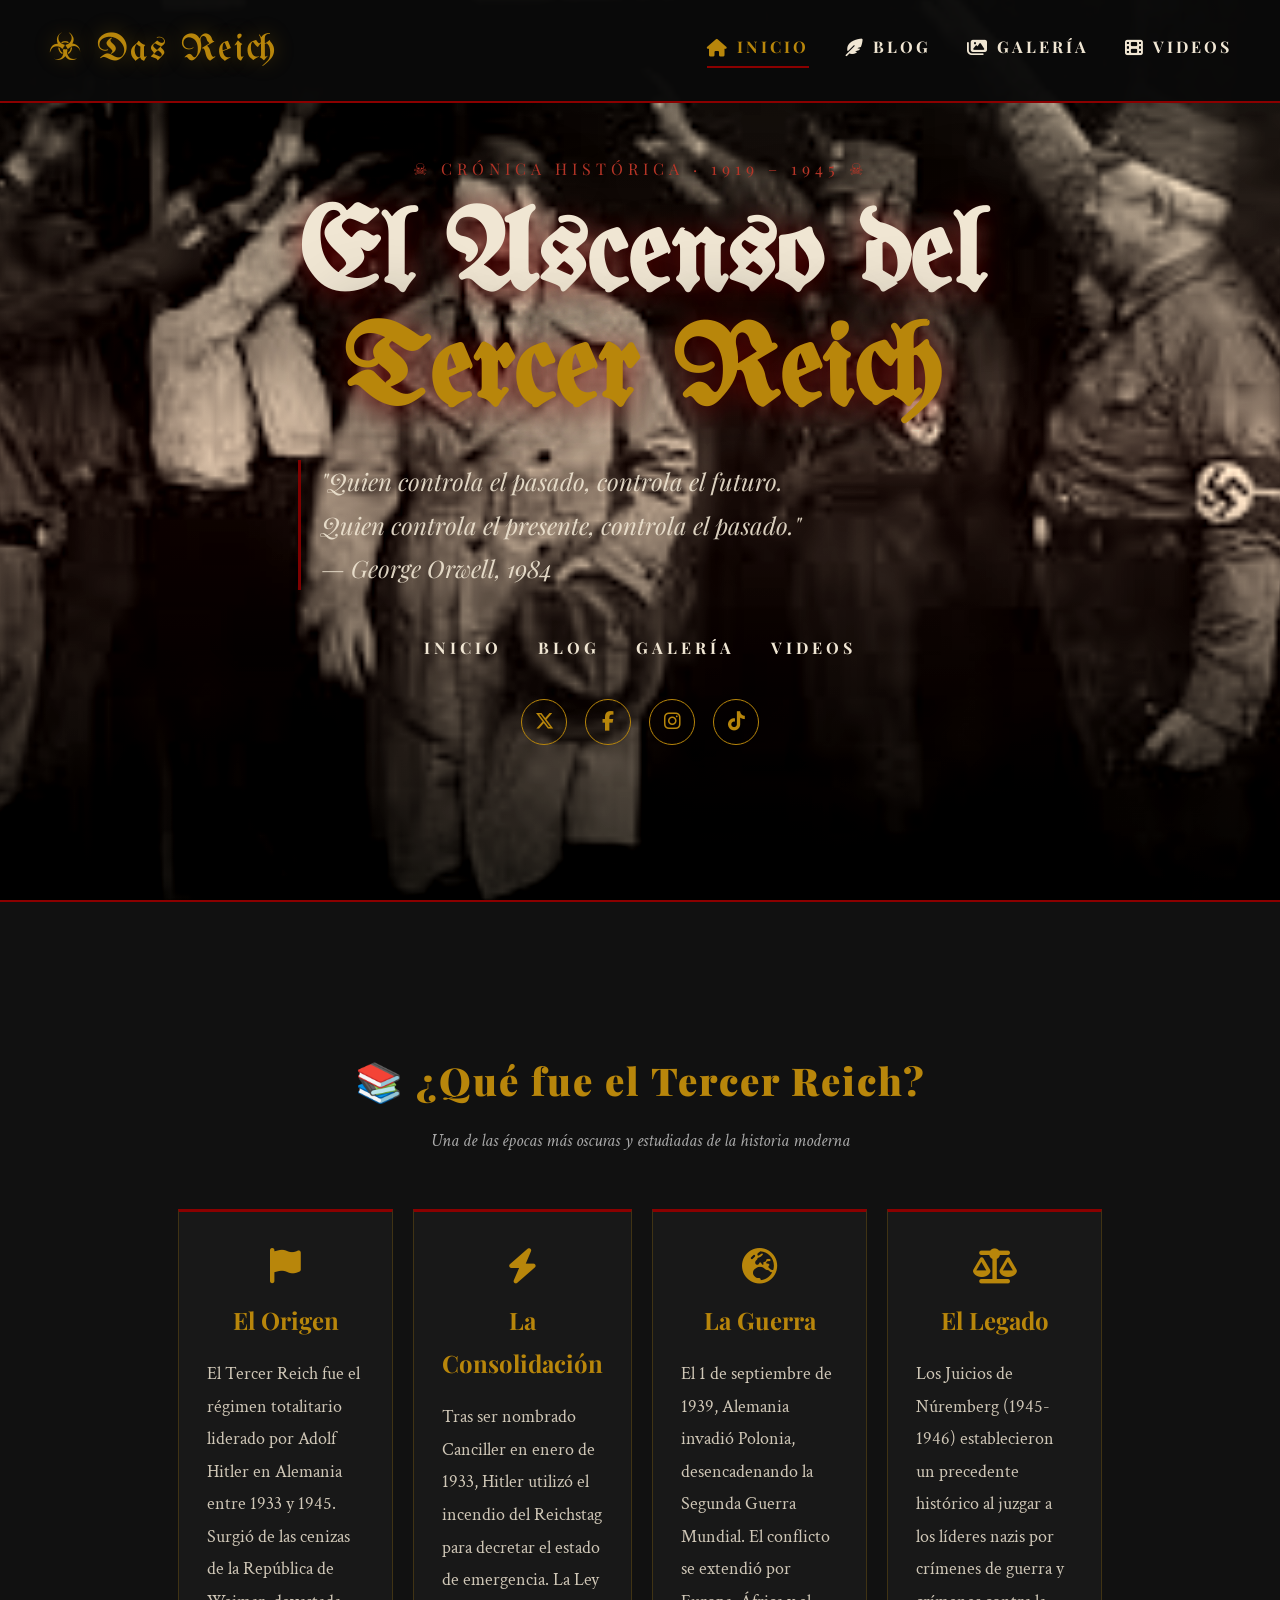
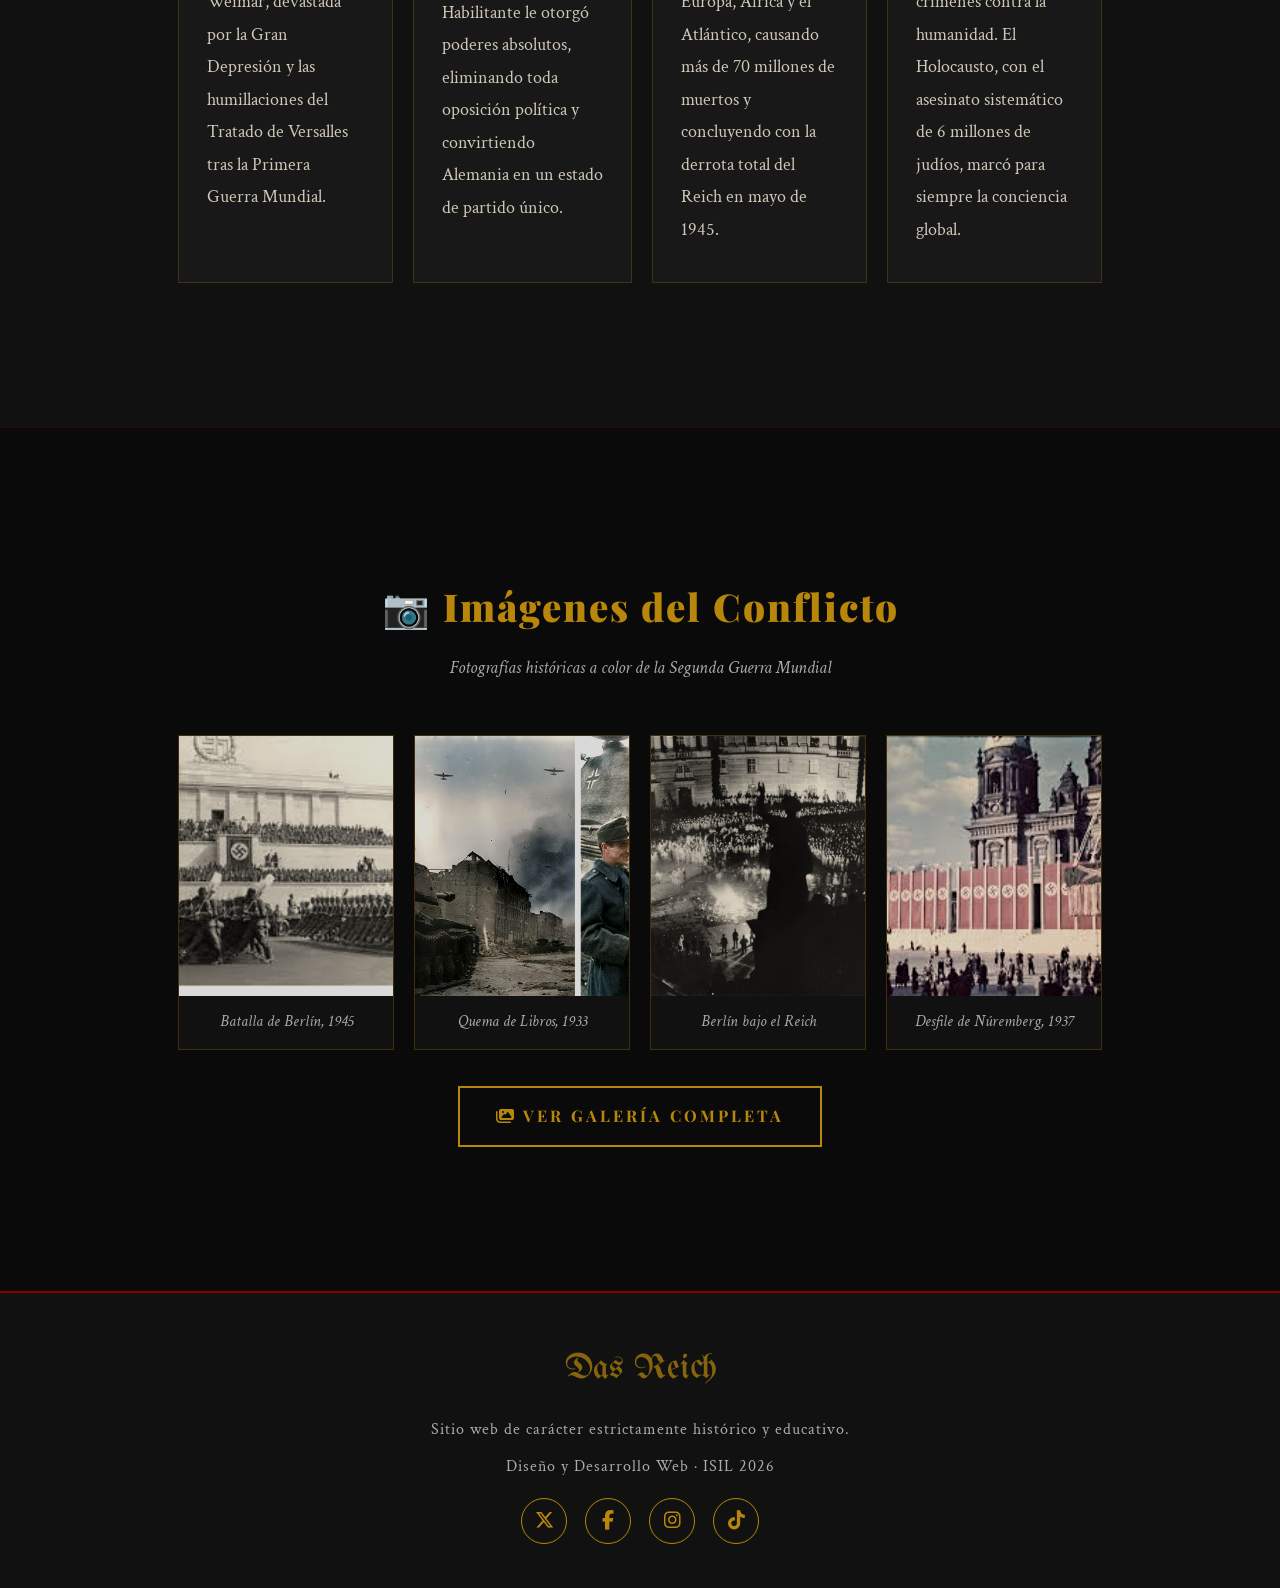
==== index.html @ 045d039f "subir pa2" ====
<!DOCTYPE html>
<html lang="es">
<head>
  <meta charset="UTF-8" />
  <meta name="viewport" content="width=device-width, initial-scale=1.0" />
  <title>El Ascenso del Tercer Reich</title>
  <link rel="icon" type="image/svg+xml" href="data:image/svg+xml,<svg xmlns='http://www.w3.org/2000/svg' viewBox='0 0 32 32'><rect width='32' height='32' fill='%238b0000'/><text y='24' x='4' font-size='22' fill='%23d4a017'>R</text></svg>" />
  <link rel="stylesheet" href="https://cdnjs.cloudflare.com/ajax/libs/font-awesome/6.5.0/css/all.min.css" />
  <link rel="stylesheet" href="css/estilo.css" />
</head>
<body>

  <!-- AUDIO oculto automático -->
  <audio id="bgAudio" loop autoplay style="display:none;">
    <source src="audio/musica.mp3" type="audio/mpeg" />
  </audio>

  <header>
    <div class="logo">&#9763; Das Reich</div>
    <nav>
      <ul>
        <li><a href="index.html" class="active"><i class="fa-solid fa-house"></i> Inicio</a></li>
        <li><a href="blog.html"><i class="fa-solid fa-feather-pointed"></i> Blog</a></li>
        <li><a href="galeria.html"><i class="fa-solid fa-images"></i> Galería</a></li>
        <li><a href="videos.html"><i class="fa-solid fa-film"></i> Videos</a></li>
      </ul>
    </nav>
  </header>

  <!-- HERO -->
  <section class="hero">
    <div class="hero-bg" style="background-image: linear-gradient(to bottom, rgba(0,0,0,0.35) 0%, rgba(139,0,0,0.15) 50%, rgba(0,0,0,0.85) 100%), url('img/portada.jpg'); background-size: cover; background-position: center;"></div>

    <div class="hero-content">
      <p class="hero-eyebrow">&#9760; Crónica Histórica · 1919 – 1945 &#9760;</p>
      <h1 class="hero-title">El Ascenso del<br /><span>Tercer Reich</span></h1>
      <blockquote class="hero-slogan">
        "Quien controla el pasado, controla el futuro.<br />Quien controla el presente, controla el pasado."
        <br /><cite>— George Orwell, 1984</cite>
      </blockquote>

      <nav class="hero-nav">
        <a href="index.html">Inicio</a>
        <a href="blog.html">Blog</a>
        <a href="galeria.html">Galería</a>
        <a href="videos.html">Videos</a>
      </nav>

      <div class="social-icons">
        <a href="https://x.com" target="_blank"><i class="fa-brands fa-x-twitter"></i></a>
        <a href="https://facebook.com" target="_blank"><i class="fa-brands fa-facebook-f"></i></a>
        <a href="https://instagram.com" target="_blank"><i class="fa-brands fa-instagram"></i></a>
        <a href="https://tiktok.com" target="_blank"><i class="fa-brands fa-tiktok"></i></a>
      </div>
    </div>
  </section>

  <!-- SECCIÓN INFORMATIVA -->
  <section class="info-section">
    <div class="container">
      <h2 class="section-heading">&#128218; ¿Qué fue el Tercer Reich?</h2>
      <p class="section-sub">Una de las épocas más oscuras y estudiadas de la historia moderna</p>

      <div class="info-grid">
        <article class="info-card">
          <i class="fa-solid fa-flag"></i>
          <h3>El Origen</h3>
          <p>El Tercer Reich fue el régimen totalitario liderado por Adolf Hitler en Alemania entre 1933 y 1945. Surgió de las cenizas de la República de Weimar, devastada por la Gran Depresión y las humillaciones del Tratado de Versalles tras la Primera Guerra Mundial.</p>
        </article>
        <article class="info-card">
          <i class="fa-solid fa-bolt"></i>
          <h3>La Consolidación</h3>
          <p>Tras ser nombrado Canciller en enero de 1933, Hitler utilizó el incendio del Reichstag para decretar el estado de emergencia. La Ley Habilitante le otorgó poderes absolutos, eliminando toda oposición política y convirtiendo Alemania en un estado de partido único.</p>
        </article>
        <article class="info-card">
          <i class="fa-solid fa-earth-europe"></i>
          <h3>La Guerra</h3>
          <p>El 1 de septiembre de 1939, Alemania invadió Polonia, desencadenando la Segunda Guerra Mundial. El conflicto se extendió por Europa, África y el Atlántico, causando más de 70 millones de muertos y concluyendo con la derrota total del Reich en mayo de 1945.</p>
        </article>
        <article class="info-card">
          <i class="fa-solid fa-scale-balanced"></i>
          <h3>El Legado</h3>
          <p>Los Juicios de Núremberg (1945-1946) establecieron un precedente histórico al juzgar a los líderes nazis por crímenes de guerra y crímenes contra la humanidad. El Holocausto, con el asesinato sistemático de 6 millones de judíos, marcó para siempre la conciencia global.</p>
        </article>
      </div>
    </div>
  </section>

  <!-- GALERÍA DEL INICIO (fotos 8-11) -->
  <section class="home-gallery-section">
    <div class="container">
      <h2 class="section-heading">&#128247; Imágenes del Conflicto</h2>
      <p class="section-sub">Fotografías históricas a color de la Segunda Guerra Mundial</p>

      <div class="home-gallery">
        <figure class="home-gallery-item">
          <img src="img/foto8.jpg" alt="Batalla de Berlín 1945" />
          <figcaption>Batalla de Berlín, 1945</figcaption>
        </figure>
        <figure class="home-gallery-item">
          <img src="img/foto9.jpg" alt="Quema de libros Berlín 1933" />
          <figcaption>Quema de Libros, 1933</figcaption>
        </figure>
        <figure class="home-gallery-item">
          <img src="img/foto10.jpg" alt="Berlín bajo el Reich" />
          <figcaption>Berlín bajo el Reich</figcaption>
        </figure>
        <figure class="home-gallery-item">
          <img src="img/foto11.jpg" alt="Desfile de Núremberg 1937" />
          <figcaption>Desfile de Núremberg, 1937</figcaption>
        </figure>
      </div>

      <div style="text-align:center; margin-top:36px;">
        <a href="galeria.html" class="btn-ver-mas"><i class="fa-solid fa-images"></i> Ver galería completa</a>
      </div>
    </div>
  </section>

  <footer>
    <div class="footer-logo">Das Reich</div>
    <p>Sitio web de carácter estrictamente histórico y educativo.</p>
    <p>Diseño y Desarrollo Web · ISIL 2026</p>
    <div class="social-icons" style="margin-top:16px;">
      <a href="https://x.com" target="_blank"><i class="fa-brands fa-x-twitter"></i></a>
      <a href="https://facebook.com" target="_blank"><i class="fa-brands fa-facebook-f"></i></a>
      <a href="https://instagram.com" target="_blank"><i class="fa-brands fa-instagram"></i></a>
      <a href="https://tiktok.com" target="_blank"><i class="fa-brands fa-tiktok"></i></a>
    </div>
  </footer>

  <script>
    var audio = document.getElementById('bgAudio');
    audio.volume = 0.3;
    audio.play().catch(function(){});
  </script>

</body>
</html>
---- css/estilo.css ----
/* ===== GOOGLE FONTS ===== */
@import url('https://fonts.googleapis.com/css2?family=UnifrakturMaguntia&family=Playfair+Display:ital,wght@0,400;0,700;0,900;1,400&family=Crimson+Text:ital,wght@0,400;0,600;1,400&display=swap');

/* ===== CSS VARIABLES ===== */
:root {
  --black:     #0a0a0a;
  --deep:      #111111;
  --red:       #8b0000;
  --red-light: #c0392b;
  --gold:      #b8860b;
  --gold-light:#d4a017;
  --cream:     #f0e6d3;
  --gray:      #aaaaaa;
  --white:     #ffffff;
  --font-display: 'UnifrakturMaguntia', cursive;
  --font-heading: 'Playfair Display', serif;
  --font-body:    'Crimson Text', serif;
}

/* ===== RESET & BASE ===== */
*, *::before, *::after { box-sizing: border-box; margin: 0; padding: 0; }

html { scroll-behavior: smooth; }

body {
  background-color: var(--black);
  color: var(--cream);
  font-family: var(--font-body);
  font-size: 20px;
  line-height: 1.8;
}

a { color: var(--gold); text-decoration: none; transition: color 0.3s; }
a:hover { color: var(--red-light); }

img { max-width: 100%; display: block; }

/* ===== HEADER / NAV ===== */
header {
  position: fixed;
  top: 0; left: 0; right: 0;
  z-index: 1000;
  background: rgba(10, 10, 10, 0.97);
  border-bottom: 2px solid var(--red);
  padding: 16px 48px;
  display: flex;
  align-items: center;
  justify-content: space-between;
}

.logo {
  font-family: var(--font-display);
  font-size: 2.4rem;
  color: var(--gold);
  letter-spacing: 2px;
  text-shadow: 0 0 20px rgba(184,134,11,0.4);
}

nav ul {
  list-style: none;
  display: flex;
  gap: 36px;
  align-items: center;
}

nav ul li a {
  font-family: var(--font-heading);
  font-size: 1rem;
  font-weight: 700;
  letter-spacing: 3px;
  text-transform: uppercase;
  color: var(--cream);
  padding-bottom: 4px;
  border-bottom: 2px solid transparent;
  transition: color 0.3s, border-color 0.3s;
  display: flex;
  align-items: center;
  gap: 7px;
}

nav ul li a:hover,
nav ul li a.active {
  color: var(--gold);
  border-bottom-color: var(--red);
}

nav ul li a i { font-size: 1.1rem; }

/* ===== HERO (INDEX) ===== */
.hero {
  position: relative;
  width: 100%;
  height: 100vh;
  display: flex;
  flex-direction: column;
  align-items: center;
  justify-content: center;
  text-align: center;
  overflow: hidden;
}

.hero-bg {
  position: absolute;
  inset: 0;
  background-size: cover !important;
  background-position: center !important;
  filter: sepia(50%) contrast(1.1);
  transform: scale(1.05);
}

.hero-content {
  position: relative;
  z-index: 2;
  max-width: 920px;
  padding: 0 24px;
}

.hero-eyebrow {
  font-family: var(--font-heading);
  font-size: 1rem;
  letter-spacing: 5px;
  text-transform: uppercase;
  color: var(--red-light);
  margin-bottom: 18px;
}

.hero-title {
  font-family: var(--font-display);
  font-size: clamp(3.5rem, 9vw, 7.5rem);
  color: var(--cream);
  line-height: 1;
  text-shadow: 0 4px 30px rgba(139,0,0,0.6), 0 0 80px rgba(0,0,0,0.8);
  margin-bottom: 28px;
}

.hero-title span { color: var(--gold); }

.hero-slogan {
  font-family: var(--font-heading);
  font-style: italic;
  font-size: clamp(1.1rem, 2.5vw, 1.5rem);
  color: var(--cream);
  opacity: 0.9;
  max-width: 700px;
  margin: 0 auto 44px;
  border-left: 3px solid var(--red);
  padding-left: 20px;
  text-align: left;
}

.hero-nav {
  display: flex;
  gap: 36px;
  justify-content: center;
  margin-bottom: 36px;
}

.hero-nav a {
  font-family: var(--font-heading);
  font-size: 1rem;
  font-weight: 700;
  letter-spacing: 4px;
  text-transform: uppercase;
  color: var(--cream);
  transition: color 0.3s;
}

.hero-nav a:hover { color: var(--gold); }

/* ===== SOCIAL ICONS ===== */
.social-icons {
  display: flex;
  gap: 18px;
  justify-content: center;
  margin-top: 8px;
}

.social-icons a {
  width: 46px; height: 46px;
  border-radius: 50%;
  border: 1.5px solid var(--gold);
  display: flex; align-items: center; justify-content: center;
  color: var(--gold);
  font-size: 1.2rem;
  transition: background 0.3s, color 0.3s, transform 0.3s;
}

.social-icons a:hover {
  background: var(--red);
  border-color: var(--red);
  color: var(--white);
  transform: translateY(-3px);
}

/* ===== AUDIO PLAYER ===== */
.audio-wrap {
  position: absolute;
  bottom: 30px;
  right: 40px;
  z-index: 10;
  display: flex;
  flex-direction: column;
  align-items: flex-end;
  gap: 6px;
}

.audio-wrap label {
  font-family: var(--font-heading);
  font-size: 0.78rem;
  letter-spacing: 2px;
  color: var(--gold);
  text-transform: uppercase;
}

.audio-wrap audio {
  width: 240px;
  height: 38px;
}

/* ===== PAGE LAYOUT (inner pages) ===== */
.page-wrap {
  padding-top: 80px;
  min-height: 100vh;
}

/* ===== BANNER IMAGE ===== */
.page-banner {
  width: 100%;
  height: 360px;
  object-fit: cover;
  filter: sepia(50%) contrast(1.1) brightness(0.75);
  display: block;
}

/* ===== SECTION CONTAINER ===== */
.container {
  max-width: 980px;
  margin: 0 auto;
  padding: 64px 28px;
}

/* ===== BLOG ===== */
.blog-header {
  display: flex;
  align-items: flex-start;
  justify-content: space-between;
  margin-bottom: 28px;
  flex-wrap: wrap;
  gap: 20px;
}

.blog-title-wrap h2 {
  font-family: var(--font-heading);
  font-size: 2.4rem;
  font-weight: 900;
  color: var(--gold);
  margin-bottom: 6px;
}

.blog-title-wrap .date {
  font-size: 1rem;
  color: var(--gray);
  letter-spacing: 2px;
}

.author-card {
  display: flex;
  flex-direction: column;
  align-items: center;
  gap: 8px;
  text-align: center;
}

.author-card img {
  width: 80px; height: 80px;
  border-radius: 50%;
  object-fit: cover;
  border: 2px solid var(--gold);
}

.author-card span {
  font-size: 0.9rem;
  color: var(--gray);
  letter-spacing: 1px;
}

/* Blog article */
.blog-article {
  line-height: 1.95;
  color: var(--cream);
  font-size: 1.1rem;
}

.blog-article p { margin-bottom: 24px; text-align: justify; }

.blog-article .float-img {
  float: left;
  width: 260px;
  margin: 0 32px 20px 0;
  border: 1px solid var(--gold);
  filter: sepia(40%) contrast(1.1);
}

.blog-article .float-img figcaption {
  font-size: 0.88rem;
  color: var(--gray);
  text-align: center;
  padding: 8px;
  font-style: italic;
}

.clearfix::after { content: ''; display: table; clear: both; }

.divider {
  border: none;
  border-top: 1px solid var(--red);
  margin: 48px 0;
  opacity: 0.4;
}

.social-section {
  text-align: center;
  padding: 40px 0 20px;
}

.social-section p {
  font-family: var(--font-heading);
  font-size: 1rem;
  letter-spacing: 3px;
  text-transform: uppercase;
  color: var(--gray);
  margin-bottom: 18px;
}

/* ===== GALLERY ===== */
.gallery-grid {
  display: flex;
  flex-wrap: wrap;
  gap: 22px;
  justify-content: center;
}

.gallery-item {
  flex: 1 1 270px;
  max-width: 310px;
  position: relative;
  overflow: hidden;
  border: 1px solid rgba(184,134,11,0.3);
}

.gallery-item img {
  width: 100%;
  height: 230px;
  object-fit: cover;
  filter: sepia(50%) contrast(1.1) brightness(0.8);
  transition: filter 0.5s ease, transform 0.5s ease;
  display: block;
}

.gallery-item:hover img {
  filter: sepia(0%) contrast(1.2) brightness(1);
  transform: scale(1.06);
}

.gallery-item figcaption {
  text-align: center;
  padding: 12px 8px;
  font-style: italic;
  font-size: 1rem;
  color: var(--gray);
  background: var(--deep);
}

/* Section headings */
.section-heading {
  font-family: var(--font-heading);
  font-size: 2.4rem;
  font-weight: 900;
  color: var(--gold);
  text-align: center;
  margin-bottom: 10px;
  letter-spacing: 2px;
}

.section-sub {
  text-align: center;
  color: var(--gray);
  font-style: italic;
  margin-bottom: 52px;
  font-size: 1.1rem;
}

/* ===== VIDEOS ===== */
.videos-grid {
  display: flex;
  flex-direction: column;
  gap: 60px;
}

.video-block h3 {
  font-family: var(--font-heading);
  font-size: 1.7rem;
  color: var(--gold);
  margin-bottom: 14px;
  border-left: 4px solid var(--red);
  padding-left: 16px;
}

.video-block p {
  color: var(--cream);
  opacity: 0.85;
  margin-bottom: 18px;
  text-align: justify;
  font-size: 1.05rem;
}

.video-responsive {
  position: relative;
  padding-bottom: 56.25%;
  height: 0;
  overflow: hidden;
  border: 1px solid rgba(184,134,11,0.25);
}

.video-responsive iframe,
.video-responsive video {
  position: absolute;
  top: 0; left: 0;
  width: 100%; height: 100%;
  border: none;
}

/* ===== FOOTER ===== */
footer {
  background: var(--deep);
  border-top: 2px solid var(--red);
  padding: 44px 28px;
  text-align: center;
}

footer .footer-logo {
  font-family: var(--font-display);
  font-size: 2.2rem;
  color: var(--gold);
  margin-bottom: 16px;
  opacity: 0.7;
}

footer p {
  font-size: 1rem;
  color: var(--gray);
  letter-spacing: 1px;
  margin-bottom: 8px;
}

/* ===== SECCIÓN INFO (INICIO) ===== */
.info-section {
  background: var(--deep);
  border-top: 2px solid var(--red);
  padding: 80px 0;
}

.info-grid {
  display: flex;
  flex-wrap: nowrap;
  gap: 24px;
  justify-content: center;
  margin-top: 20px;
}

.info-card {
  flex: 1 1 0;
  max-width: 280px;
  background: rgba(255,255,255,0.03);
  border: 1px solid rgba(184,134,11,0.25);
  border-top: 3px solid var(--red);
  padding: 32px 24px;
  text-align: center;
  transition: transform 0.3s, border-color 0.3s;
}

.info-card:hover {
  transform: translateY(-6px);
  border-color: var(--gold);
}

.info-card i {
  font-size: 2.2rem;
  color: var(--gold);
  margin-bottom: 16px;
  display: block;
}

.info-card h3 {
  font-family: var(--font-heading);
  font-size: 1.3rem;
  color: var(--gold);
  margin-bottom: 12px;
}

.info-card p {
  font-size: 0.98rem;
  color: var(--cream);
  opacity: 0.85;
  line-height: 1.75;
  text-align: justify;
}

/* ===== GALERÍA DEL INICIO ===== */
.home-gallery-section {
  background: var(--black);
  padding: 80px 0;
  border-top: 1px solid rgba(139,0,0,0.3);
}

.home-gallery {
  display: flex;
  flex-wrap: nowrap;
  gap: 20px;
  justify-content: center;
}

.home-gallery-item {
  flex: 1 1 0;
  max-width: 320px;
  overflow: hidden;
  border: 1px solid rgba(184,134,11,0.3);
  position: relative;
}

.home-gallery-item img {
  width: 100%;
  height: 260px;
  object-fit: cover;
  display: block;
  filter: sepia(30%) contrast(1.1) brightness(0.85);
  transition: filter 0.5s, transform 0.5s;
}

.home-gallery-item:hover img {
  filter: sepia(0%) contrast(1.2) brightness(1);
  transform: scale(1.05);
}

.home-gallery-item figcaption {
  background: var(--deep);
  color: var(--gray);
  text-align: center;
  padding: 12px;
  font-style: italic;
  font-size: 1rem;
}

/* ===== BOTÓN VER MÁS ===== */
.btn-ver-mas {
  display: inline-block;
  padding: 14px 36px;
  border: 2px solid var(--gold);
  color: var(--gold);
  font-family: var(--font-heading);
  font-size: 1rem;
  font-weight: 700;
  letter-spacing: 3px;
  text-transform: uppercase;
  transition: background 0.3s, color 0.3s;
}

.btn-ver-mas:hover {
  background: var(--red);
  border-color: var(--red);
  color: var(--white);
}

/* ===== BLOG LETRA GRANDE ===== */
.blog-large p {
  font-size: 1.25rem;
  line-height: 2;
  margin-bottom: 28px;
}

/* ===== GALERÍA FULL WIDTH ===== */
.gallery-grid {
  display: grid;
  grid-template-columns: repeat(3, 1fr);
  gap: 0;
  width: 100%;
}

.gallery-item {
  flex: unset;
  max-width: unset;
  border: 2px solid var(--black);
  cursor: pointer;
  margin: 0;
}

.gallery-item img {
  width: 100%;
  height: 280px;
  object-fit: cover;
  filter: sepia(40%) contrast(1.1) brightness(0.85);
  transition: filter 0.4s, transform 0.4s;
  display: block;
}

.gallery-item:hover img {
  filter: sepia(0%) contrast(1.2) brightness(1.05);
  transform: scale(1.04);
}

.gallery-item figcaption {
  background: rgba(10,10,10,0.92);
  color: var(--gold);
  font-size: 1rem;
  padding: 10px;
  text-align: center;
  font-style: italic;
}

/* ===== MODAL ===== */
.modal {
  display: none;
  position: fixed;
  inset: 0;
  background: rgba(0,0,0,0.88);
  z-index: 9999;
  align-items: center;
  justify-content: center;
  padding: 20px;
}

.modal-box {
  background: #111;
  border: 1px solid var(--gold);
  max-width: 860px;
  width: 100%;
  position: relative;
  display: flex;
  flex-direction: column;
  overflow: hidden;
}

.modal-box img {
  width: 100%;
  max-height: 480px;
  object-fit: cover;
  display: block;
}

.modal-info {
  padding: 28px 32px;
}

.modal-info h3 {
  font-family: var(--font-heading);
  font-size: 1.6rem;
  color: var(--gold);
  margin-bottom: 12px;
  border-left: 4px solid var(--red);
  padding-left: 14px;
}

.modal-info p {
  font-size: 1.1rem;
  color: var(--cream);
  line-height: 1.85;
  opacity: 0.9;
}

.modal-close {
  position: absolute;
  top: 14px;
  right: 16px;
  background: var(--red);
  color: white;
  border: none;
  width: 36px;
  height: 36px;
  border-radius: 50%;
  font-size: 1.1rem;
  cursor: pointer;
  z-index: 10;
  display: flex;
  align-items: center;
  justify-content: center;
  transition: background 0.3s;
}

.modal-close:hover { background: var(--red-light); }

/* ===== FIXES GENERALES ===== */

/* Ocultar player de audio completamente */
audio { display: none !important; }

/* Info cards más anchas y texto más grande */
.info-grid {
  display: flex !important;
  flex-wrap: nowrap !important;
  gap: 20px !important;
  justify-content: stretch !important;
  width: 100%;
}

.info-card {
  flex: 1 1 0 !important;
  max-width: none !important;
  padding: 36px 28px !important;
}

.info-card h3 {
  font-size: 1.5rem !important;
  margin-bottom: 16px !important;
}

.info-card p {
  font-size: 1.1rem !important;
  line-height: 1.85 !important;
  text-align: left !important;
}

/* Blog texto más grande y legible */
.blog-article p,
.blog-large p {
  font-size: 1.3rem !important;
  line-height: 2.1 !important;
  margin-bottom: 30px !important;
  text-align: justify !important;
}

/* Galería: llenar todo el espacio negro */
.gallery-grid {
  display: grid !important;
  grid-template-columns: repeat(3, 1fr) !important;
  grid-auto-rows: 300px !important;
  gap: 6px !important;
  width: 100% !important;
  background: var(--black);
}

.gallery-item {
  width: 100% !important;
  height: 300px !important;
  overflow: hidden !important;
  cursor: pointer !important;
  border: none !important;
  margin: 0 !important;
  position: relative !important;
}

.gallery-item img {
  width: 100% !important;
  height: 100% !important;
  object-fit: cover !important;
  filter: sepia(40%) brightness(0.85) !important;
  transition: filter 0.4s, transform 0.4s !important;
}

.gallery-item:hover img {
  filter: sepia(0%) brightness(1.05) !important;
  transform: scale(1.05) !important;
}

.gallery-item figcaption {
  position: absolute !important;
  bottom: 0 !important;
  left: 0 !important;
  right: 0 !important;
  background: rgba(0,0,0,0.7) !important;
  color: var(--gold) !important;
  font-size: 1rem !important;
  padding: 10px !important;
  text-align: center !important;
}

/* Modal mejorado */
.modal {
  display: none;
  position: fixed;
  inset: 0;
  background: rgba(0,0,0,0.92);
  z-index: 9999;
  align-items: center;
  justify-content: center;
  padding: 30px;
}

.modal-box {
  background: #0f0f0f;
  border: 1px solid var(--gold);
  max-width: 900px;
  width: 100%;
  max-height: 90vh;
  overflow-y: auto;
  position: relative;
  display: grid;
  grid-template-columns: 1fr 1fr;
}

.modal-box img {
  width: 100%;
  height: 100%;
  min-height: 400px;
  object-fit: cover;
  display: block;
}

.modal-info {
  padding: 40px 36px;
  display: flex;
  flex-direction: column;
  justify-content: center;
}

.modal-info h3 {
  font-family: var(--font-heading) !important;
  font-size: 1.8rem !important;
  color: var(--gold) !important;
  margin-bottom: 20px !important;
  border-left: 4px solid var(--red) !important;
  padding-left: 16px !important;
}

.modal-info p {
  font-size: 1.15rem !important;
  color: var(--cream) !important;
  line-height: 1.9 !important;
  text-align: left !important;
}

.modal-close {
  position: absolute;
  top: 14px;
  right: 16px;
  background: var(--red);
  color: white;
  border: none;
  width: 38px;
  height: 38px;
  border-radius: 50%;
  font-size: 1.1rem;
  cursor: pointer;
  z-index: 10;
  display: flex;
  align-items: center;
  justify-content: center;
  transition: background 0.3s;
}
.modal-close:hover { background: var(--red-light); }
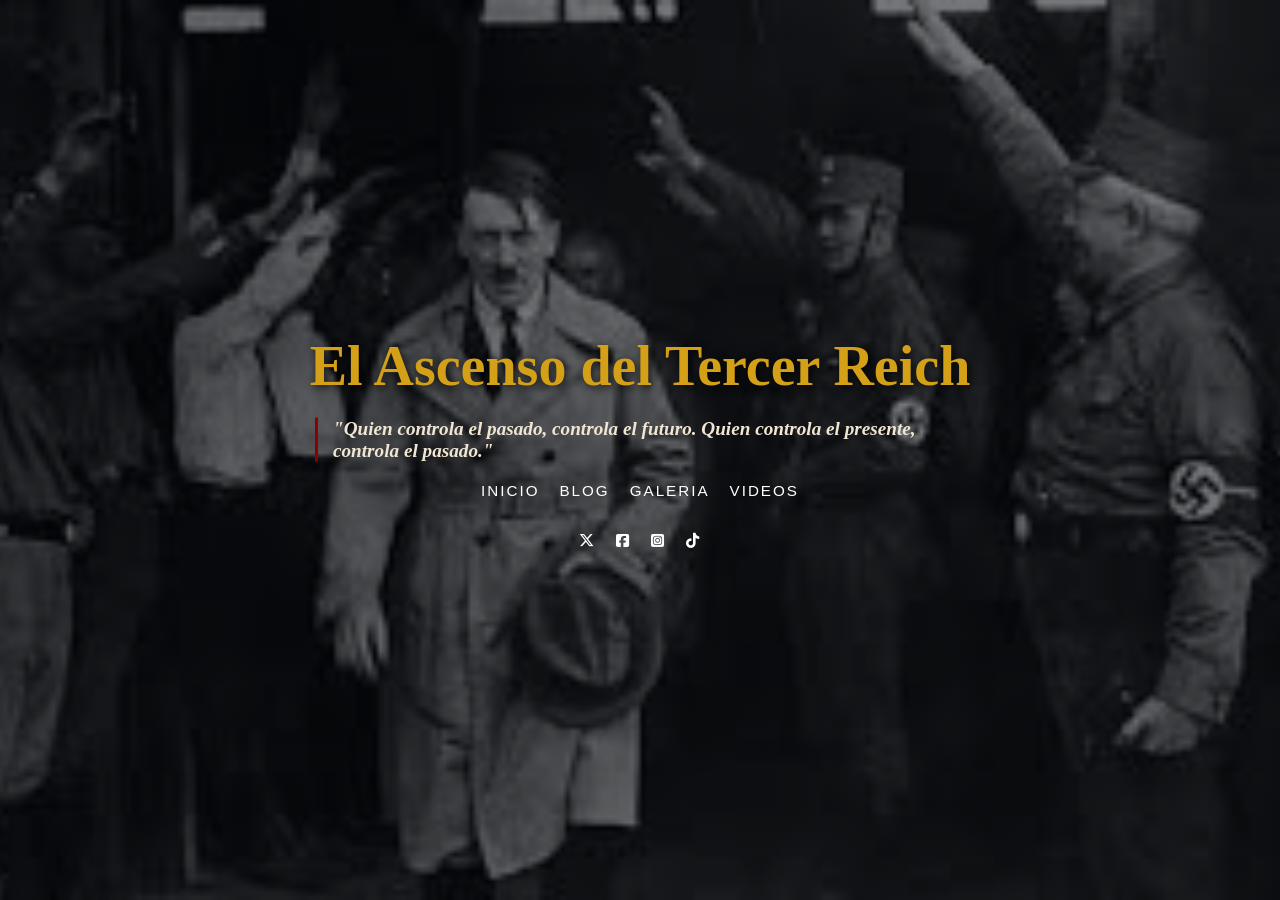
==== commit 98e7c7c1: "actualizar archivos" ====
--- a/index.html
+++ b/index.html
@@ -1,139 +1,36 @@
 <!DOCTYPE html>
 <html lang="es">
 <head>
-  <meta charset="UTF-8" />
-  <meta name="viewport" content="width=device-width, initial-scale=1.0" />
-  <title>El Ascenso del Tercer Reich</title>
-  <link rel="icon" type="image/svg+xml" href="data:image/svg+xml,<svg xmlns='http://www.w3.org/2000/svg' viewBox='0 0 32 32'><rect width='32' height='32' fill='%238b0000'/><text y='24' x='4' font-size='22' fill='%23d4a017'>R</text></svg>" />
-  <link rel="stylesheet" href="https://cdnjs.cloudflare.com/ajax/libs/font-awesome/6.5.0/css/all.min.css" />
-  <link rel="stylesheet" href="css/estilo.css" />
+    <meta charset="UTF-8">
+    <meta name="viewport" content="width=device-width, initial-scale=1.0">
+    <title>El Ascenso del Tercer Reich</title>
+    <link rel="stylesheet" href="css/estilo.css">
+    <link rel="stylesheet" href="https://cdnjs.cloudflare.com/ajax/libs/font-awesome/6.5.0/css/all.min.css">
+    <link rel="shortcut icon" href="img/portada.jpg" type="image/jpeg">
 </head>
 <body>
-
-  <!-- AUDIO oculto automático -->
-  <audio id="bgAudio" loop autoplay style="display:none;">
-    <source src="audio/musica.mp3" type="audio/mpeg" />
-  </audio>
-
-  <header>
-    <div class="logo">&#9763; Das Reich</div>
-    <nav>
-      <ul>
-        <li><a href="index.html" class="active"><i class="fa-solid fa-house"></i> Inicio</a></li>
-        <li><a href="blog.html"><i class="fa-solid fa-feather-pointed"></i> Blog</a></li>
-        <li><a href="galeria.html"><i class="fa-solid fa-images"></i> Galería</a></li>
-        <li><a href="videos.html"><i class="fa-solid fa-film"></i> Videos</a></li>
-      </ul>
-    </nav>
-  </header>
-
-  <!-- HERO -->
-  <section class="hero">
-    <div class="hero-bg" style="background-image: linear-gradient(to bottom, rgba(0,0,0,0.35) 0%, rgba(139,0,0,0.15) 50%, rgba(0,0,0,0.85) 100%), url('img/portada.jpg'); background-size: cover; background-position: center;"></div>
-
-    <div class="hero-content">
-      <p class="hero-eyebrow">&#9760; Crónica Histórica · 1919 – 1945 &#9760;</p>
-      <h1 class="hero-title">El Ascenso del<br /><span>Tercer Reich</span></h1>
-      <blockquote class="hero-slogan">
-        "Quien controla el pasado, controla el futuro.<br />Quien controla el presente, controla el pasado."
-        <br /><cite>— George Orwell, 1984</cite>
-      </blockquote>
-
-      <nav class="hero-nav">
-        <a href="index.html">Inicio</a>
-        <a href="blog.html">Blog</a>
-        <a href="galeria.html">Galería</a>
-        <a href="videos.html">Videos</a>
-      </nav>
-
-      <div class="social-icons">
-        <a href="https://x.com" target="_blank"><i class="fa-brands fa-x-twitter"></i></a>
-        <a href="https://facebook.com" target="_blank"><i class="fa-brands fa-facebook-f"></i></a>
-        <a href="https://instagram.com" target="_blank"><i class="fa-brands fa-instagram"></i></a>
-        <a href="https://tiktok.com" target="_blank"><i class="fa-brands fa-tiktok"></i></a>
-      </div>
-    </div>
-  </section>
-
-  <!-- SECCIÓN INFORMATIVA -->
-  <section class="info-section">
-    <div class="container">
-      <h2 class="section-heading">&#128218; ¿Qué fue el Tercer Reich?</h2>
-      <p class="section-sub">Una de las épocas más oscuras y estudiadas de la historia moderna</p>
-
-      <div class="info-grid">
-        <article class="info-card">
-          <i class="fa-solid fa-flag"></i>
-          <h3>El Origen</h3>
-          <p>El Tercer Reich fue el régimen totalitario liderado por Adolf Hitler en Alemania entre 1933 y 1945. Surgió de las cenizas de la República de Weimar, devastada por la Gran Depresión y las humillaciones del Tratado de Versalles tras la Primera Guerra Mundial.</p>
-        </article>
-        <article class="info-card">
-          <i class="fa-solid fa-bolt"></i>
-          <h3>La Consolidación</h3>
-          <p>Tras ser nombrado Canciller en enero de 1933, Hitler utilizó el incendio del Reichstag para decretar el estado de emergencia. La Ley Habilitante le otorgó poderes absolutos, eliminando toda oposición política y convirtiendo Alemania en un estado de partido único.</p>
-        </article>
-        <article class="info-card">
-          <i class="fa-solid fa-earth-europe"></i>
-          <h3>La Guerra</h3>
-          <p>El 1 de septiembre de 1939, Alemania invadió Polonia, desencadenando la Segunda Guerra Mundial. El conflicto se extendió por Europa, África y el Atlántico, causando más de 70 millones de muertos y concluyendo con la derrota total del Reich en mayo de 1945.</p>
-        </article>
-        <article class="info-card">
-          <i class="fa-solid fa-scale-balanced"></i>
-          <h3>El Legado</h3>
-          <p>Los Juicios de Núremberg (1945-1946) establecieron un precedente histórico al juzgar a los líderes nazis por crímenes de guerra y crímenes contra la humanidad. El Holocausto, con el asesinato sistemático de 6 millones de judíos, marcó para siempre la conciencia global.</p>
-        </article>
-      </div>
-    </div>
-  </section>
-
-  <!-- GALERÍA DEL INICIO (fotos 8-11) -->
-  <section class="home-gallery-section">
-    <div class="container">
-      <h2 class="section-heading">&#128247; Imágenes del Conflicto</h2>
-      <p class="section-sub">Fotografías históricas a color de la Segunda Guerra Mundial</p>
-
-      <div class="home-gallery">
-        <figure class="home-gallery-item">
-          <img src="img/foto8.jpg" alt="Batalla de Berlín 1945" />
-          <figcaption>Batalla de Berlín, 1945</figcaption>
-        </figure>
-        <figure class="home-gallery-item">
-          <img src="img/foto9.jpg" alt="Quema de libros Berlín 1933" />
-          <figcaption>Quema de Libros, 1933</figcaption>
-        </figure>
-        <figure class="home-gallery-item">
-          <img src="img/foto10.jpg" alt="Berlín bajo el Reich" />
-          <figcaption>Berlín bajo el Reich</figcaption>
-        </figure>
-        <figure class="home-gallery-item">
-          <img src="img/foto11.jpg" alt="Desfile de Núremberg 1937" />
-          <figcaption>Desfile de Núremberg, 1937</figcaption>
-        </figure>
-      </div>
-
-      <div style="text-align:center; margin-top:36px;">
-        <a href="galeria.html" class="btn-ver-mas"><i class="fa-solid fa-images"></i> Ver galería completa</a>
-      </div>
-    </div>
-  </section>
-
-  <footer>
-    <div class="footer-logo">Das Reich</div>
-    <p>Sitio web de carácter estrictamente histórico y educativo.</p>
-    <p>Diseño y Desarrollo Web · ISIL 2026</p>
-    <div class="social-icons" style="margin-top:16px;">
-      <a href="https://x.com" target="_blank"><i class="fa-brands fa-x-twitter"></i></a>
-      <a href="https://facebook.com" target="_blank"><i class="fa-brands fa-facebook-f"></i></a>
-      <a href="https://instagram.com" target="_blank"><i class="fa-brands fa-instagram"></i></a>
-      <a href="https://tiktok.com" target="_blank"><i class="fa-brands fa-tiktok"></i></a>
-    </div>
-  </footer>
-
-  <script>
-    var audio = document.getElementById('bgAudio');
-    audio.volume = 0.3;
-    audio.play().catch(function(){});
-  </script>
-
+    <main>
+        <audio src="audio/musica.mp3" autoplay loop></audio>
+        <div id="contenedor">
+            <h1>El Ascenso del Tercer Reich</h1>
+            <h2>"Quien controla el pasado, controla el futuro. Quien controla el presente, controla el pasado."</h2>
+            <nav class="menu">
+                <ul class="web">
+                    <li><a href="index.html">INICIO</a></li>
+                    <li><a href="blog.html">BLOG</a></li>
+                    <li><a href="galeria.html">GALERIA</a></li>
+                    <li><a href="videos.html">VIDEOS</a></li>
+                </ul>
+            </nav>
+            <nav class="menu">
+                <ul class="redes">
+                    <li><a href="https://x.com/DHhistory" target="_blank"><i class="fa-brands fa-x-twitter"></i></a></li>
+                    <li><a href="https://www.facebook.com/HistoryChannel" target="_blank"><i class="fa-brands fa-square-facebook"></i></a></li>
+                    <li><a href="https://www.instagram.com/history" target="_blank"><i class="fa-brands fa-square-instagram"></i></a></li>
+                    <li><a href="https://www.tiktok.com/@historychannel" target="_blank"><i class="fa-brands fa-tiktok"></i></a></li>
+                </ul>
+            </nav>
+        </div>
+    </main>
 </body>
-</html>+</html>
--- a/css/estilo.css
+++ b/css/estilo.css
@@ -1,849 +1,448 @@
-/* ===== GOOGLE FONTS ===== */
-@import url('https://fonts.googleapis.com/css2?family=UnifrakturMaguntia&family=Playfair+Display:ital,wght@0,400;0,700;0,900;1,400&family=Crimson+Text:ital,wght@0,400;0,600;1,400&display=swap');
-
-/* ===== CSS VARIABLES ===== */
-:root {
-  --black:     #0a0a0a;
-  --deep:      #111111;
-  --red:       #8b0000;
-  --red-light: #c0392b;
-  --gold:      #b8860b;
-  --gold-light:#d4a017;
-  --cream:     #f0e6d3;
-  --gray:      #aaaaaa;
-  --white:     #ffffff;
-  --font-display: 'UnifrakturMaguntia', cursive;
-  --font-heading: 'Playfair Display', serif;
-  --font-body:    'Crimson Text', serif;
-}
-
-/* ===== RESET & BASE ===== */
-*, *::before, *::after { box-sizing: border-box; margin: 0; padding: 0; }
-
-html { scroll-behavior: smooth; }
-
+* {
+    padding: 0;
+    margin: 0;
+    box-sizing: border-box;
+}
+
+/* ===== INDEX ===== */
+main {
+    width: 100%;
+    height: 100vh;
+    background-image: linear-gradient(rgba(5,7,12,0.55), rgba(5,7,12,0.55)), url(../img/portada.jpg);
+    background-repeat: no-repeat;
+    background-size: cover;
+    background-position: center;
+}
+
+#contenedor {
+    width: 80%;
+    font-family: Georgia, serif;
+    position: absolute;
+    top: 50%;
+    left: 50%;
+    transform: translate(-50%, -50%);
+    color: white;
+    text-align: center;
+}
+
+#contenedor h1 {
+    font-size: 3.5em;
+    margin: 15px;
+    color: #d4a017;
+    text-shadow: 2px 2px 8px rgba(0,0,0,0.8);
+}
+
+#contenedor h2 {
+    font-size: 1.2em;
+    margin: 20px auto;
+    max-width: 650px;
+    font-style: italic;
+    color: #f0e6d3;
+    border-left: 3px solid #8b0000;
+    padding-left: 15px;
+    text-align: left;
+}
+
+/* ===== MENÚ ===== */
+.menu {
+    height: 50px;
+}
+
+.menu ul {
+    list-style-type: none;
+    display: flex;
+    flex-direction: row;
+    justify-content: center;
+    align-items: center;
+}
+
+.menu ul li a {
+    text-decoration: none;
+    padding: 10px;
+    color: white;
+    font-family: helvetica;
+    font-size: 0.95em;
+    letter-spacing: 2px;
+}
+
+.menu ul li a:hover {
+    color: #d4a017;
+    opacity: 0.8;
+}
+
+.redes li a {
+    padding: 5px;
+    font-size: 1.5em;
+    color: white;
+}
+
+.redes li a:hover {
+    color: #d4a017;
+    opacity: 0.7;
+}
+
+/* ===== PÁGINAS INTERNAS ===== */
 body {
-  background-color: var(--black);
-  color: var(--cream);
-  font-family: var(--font-body);
-  font-size: 20px;
-  line-height: 1.8;
-}
-
-a { color: var(--gold); text-decoration: none; transition: color 0.3s; }
-a:hover { color: var(--red-light); }
-
-img { max-width: 100%; display: block; }
-
-/* ===== HEADER / NAV ===== */
+    background-color: #0a0a0a;
+    color: #f0e6d3;
+    font-family: Georgia, serif;
+}
+
+#container {
+    width: 85%;
+    margin: auto;
+}
+
+#principal {
+    min-height: 100vh;
+}
+
 header {
-  position: fixed;
-  top: 0; left: 0; right: 0;
-  z-index: 1000;
-  background: rgba(10, 10, 10, 0.97);
-  border-bottom: 2px solid var(--red);
-  padding: 16px 48px;
-  display: flex;
-  align-items: center;
-  justify-content: space-between;
-}
-
-.logo {
-  font-family: var(--font-display);
-  font-size: 2.4rem;
-  color: var(--gold);
-  letter-spacing: 2px;
-  text-shadow: 0 0 20px rgba(184,134,11,0.4);
-}
-
-nav ul {
-  list-style: none;
-  display: flex;
-  gap: 36px;
-  align-items: center;
-}
-
-nav ul li a {
-  font-family: var(--font-heading);
-  font-size: 1rem;
-  font-weight: 700;
-  letter-spacing: 3px;
-  text-transform: uppercase;
-  color: var(--cream);
-  padding-bottom: 4px;
-  border-bottom: 2px solid transparent;
-  transition: color 0.3s, border-color 0.3s;
-  display: flex;
-  align-items: center;
-  gap: 7px;
-}
-
-nav ul li a:hover,
-nav ul li a.active {
-  color: var(--gold);
-  border-bottom-color: var(--red);
-}
-
-nav ul li a i { font-size: 1.1rem; }
-
-/* ===== HERO (INDEX) ===== */
-.hero {
-  position: relative;
-  width: 100%;
-  height: 100vh;
-  display: flex;
-  flex-direction: column;
-  align-items: center;
-  justify-content: center;
-  text-align: center;
-  overflow: hidden;
-}
-
-.hero-bg {
-  position: absolute;
-  inset: 0;
-  background-size: cover !important;
-  background-position: center !important;
-  filter: sepia(50%) contrast(1.1);
-  transform: scale(1.05);
-}
-
-.hero-content {
-  position: relative;
-  z-index: 2;
-  max-width: 920px;
-  padding: 0 24px;
-}
-
-.hero-eyebrow {
-  font-family: var(--font-heading);
-  font-size: 1rem;
-  letter-spacing: 5px;
-  text-transform: uppercase;
-  color: var(--red-light);
-  margin-bottom: 18px;
-}
-
-.hero-title {
-  font-family: var(--font-display);
-  font-size: clamp(3.5rem, 9vw, 7.5rem);
-  color: var(--cream);
-  line-height: 1;
-  text-shadow: 0 4px 30px rgba(139,0,0,0.6), 0 0 80px rgba(0,0,0,0.8);
-  margin-bottom: 28px;
-}
-
-.hero-title span { color: var(--gold); }
-
-.hero-slogan {
-  font-family: var(--font-heading);
-  font-style: italic;
-  font-size: clamp(1.1rem, 2.5vw, 1.5rem);
-  color: var(--cream);
-  opacity: 0.9;
-  max-width: 700px;
-  margin: 0 auto 44px;
-  border-left: 3px solid var(--red);
-  padding-left: 20px;
-  text-align: left;
-}
-
-.hero-nav {
-  display: flex;
-  gap: 36px;
-  justify-content: center;
-  margin-bottom: 36px;
-}
-
-.hero-nav a {
-  font-family: var(--font-heading);
-  font-size: 1rem;
-  font-weight: 700;
-  letter-spacing: 4px;
-  text-transform: uppercase;
-  color: var(--cream);
-  transition: color 0.3s;
-}
-
-.hero-nav a:hover { color: var(--gold); }
-
-/* ===== SOCIAL ICONS ===== */
-.social-icons {
-  display: flex;
-  gap: 18px;
-  justify-content: center;
-  margin-top: 8px;
-}
-
-.social-icons a {
-  width: 46px; height: 46px;
-  border-radius: 50%;
-  border: 1.5px solid var(--gold);
-  display: flex; align-items: center; justify-content: center;
-  color: var(--gold);
-  font-size: 1.2rem;
-  transition: background 0.3s, color 0.3s, transform 0.3s;
-}
-
-.social-icons a:hover {
-  background: var(--red);
-  border-color: var(--red);
-  color: var(--white);
-  transform: translateY(-3px);
-}
-
-/* ===== AUDIO PLAYER ===== */
-.audio-wrap {
-  position: absolute;
-  bottom: 30px;
-  right: 40px;
-  z-index: 10;
-  display: flex;
-  flex-direction: column;
-  align-items: flex-end;
-  gap: 6px;
-}
-
-.audio-wrap label {
-  font-family: var(--font-heading);
-  font-size: 0.78rem;
-  letter-spacing: 2px;
-  color: var(--gold);
-  text-transform: uppercase;
-}
-
-.audio-wrap audio {
-  width: 240px;
-  height: 38px;
-}
-
-/* ===== PAGE LAYOUT (inner pages) ===== */
-.page-wrap {
-  padding-top: 80px;
-  min-height: 100vh;
-}
-
-/* ===== BANNER IMAGE ===== */
-.page-banner {
-  width: 100%;
-  height: 360px;
-  object-fit: cover;
-  filter: sepia(50%) contrast(1.1) brightness(0.75);
-  display: block;
-}
-
-/* ===== SECTION CONTAINER ===== */
-.container {
-  max-width: 980px;
-  margin: 0 auto;
-  padding: 64px 28px;
+    height: 110px;
+    width: 85%;
+    position: fixed;
+    top: 0;
+    left: 50%;
+    transform: translate(-50%);
+    background-color: #0a0a0a;
+    border-bottom: 2px solid #8b0000;
+    z-index: 999;
+    display: flex;
+    flex-direction: column;
+    align-items: center;
+    justify-content: center;
+}
+
+header h1 {
+    color: #d4a017;
+    font-family: Georgia, serif;
+    font-size: 1.6em;
+    margin-bottom: 8px;
+}
+
+header .menu ul li a {
+    color: white;
+    font-size: 0.9em;
+}
+
+header .menu ul li a:hover {
+    color: #d4a017;
+    opacity: 1;
+}
+
+header .menu ul li a.active {
+    color: #d4a017;
+    border-bottom: 2px solid #8b0000;
+    padding-bottom: 3px;
+}
+
+section {
+    padding: 30px 20px;
+    margin-top: 130px;
+    min-height: 80vh;
 }
 
 /* ===== BLOG ===== */
-.blog-header {
-  display: flex;
-  align-items: flex-start;
-  justify-content: space-between;
-  margin-bottom: 28px;
-  flex-wrap: wrap;
-  gap: 20px;
-}
-
-.blog-title-wrap h2 {
-  font-family: var(--font-heading);
-  font-size: 2.4rem;
-  font-weight: 900;
-  color: var(--gold);
-  margin-bottom: 6px;
-}
-
-.blog-title-wrap .date {
-  font-size: 1rem;
-  color: var(--gray);
-  letter-spacing: 2px;
-}
-
-.author-card {
-  display: flex;
-  flex-direction: column;
-  align-items: center;
-  gap: 8px;
-  text-align: center;
-}
-
-.author-card img {
-  width: 80px; height: 80px;
-  border-radius: 50%;
-  object-fit: cover;
-  border: 2px solid var(--gold);
-}
-
-.author-card span {
-  font-size: 0.9rem;
-  color: var(--gray);
-  letter-spacing: 1px;
-}
-
-/* Blog article */
-.blog-article {
-  line-height: 1.95;
-  color: var(--cream);
-  font-size: 1.1rem;
-}
-
-.blog-article p { margin-bottom: 24px; text-align: justify; }
-
-.blog-article .float-img {
-  float: left;
-  width: 260px;
-  margin: 0 32px 20px 0;
-  border: 1px solid var(--gold);
-  filter: sepia(40%) contrast(1.1);
-}
-
-.blog-article .float-img figcaption {
-  font-size: 0.88rem;
-  color: var(--gray);
-  text-align: center;
-  padding: 8px;
-  font-style: italic;
-}
-
-.clearfix::after { content: ''; display: table; clear: both; }
-
-.divider {
-  border: none;
-  border-top: 1px solid var(--red);
-  margin: 48px 0;
-  opacity: 0.4;
-}
-
-.social-section {
-  text-align: center;
-  padding: 40px 0 20px;
-}
-
-.social-section p {
-  font-family: var(--font-heading);
-  font-size: 1rem;
-  letter-spacing: 3px;
-  text-transform: uppercase;
-  color: var(--gray);
-  margin-bottom: 18px;
-}
-
-/* ===== GALLERY ===== */
-.gallery-grid {
-  display: flex;
-  flex-wrap: wrap;
-  gap: 22px;
-  justify-content: center;
-}
-
-.gallery-item {
-  flex: 1 1 270px;
-  max-width: 310px;
-  position: relative;
-  overflow: hidden;
-  border: 1px solid rgba(184,134,11,0.3);
-}
-
-.gallery-item img {
-  width: 100%;
-  height: 230px;
-  object-fit: cover;
-  filter: sepia(50%) contrast(1.1) brightness(0.8);
-  transition: filter 0.5s ease, transform 0.5s ease;
-  display: block;
-}
-
-.gallery-item:hover img {
-  filter: sepia(0%) contrast(1.2) brightness(1);
-  transform: scale(1.06);
-}
-
-.gallery-item figcaption {
-  text-align: center;
-  padding: 12px 8px;
-  font-style: italic;
-  font-size: 1rem;
-  color: var(--gray);
-  background: var(--deep);
-}
-
-/* Section headings */
-.section-heading {
-  font-family: var(--font-heading);
-  font-size: 2.4rem;
-  font-weight: 900;
-  color: var(--gold);
-  text-align: center;
-  margin-bottom: 10px;
-  letter-spacing: 2px;
-}
-
-.section-sub {
-  text-align: center;
-  color: var(--gray);
-  font-style: italic;
-  margin-bottom: 52px;
-  font-size: 1.1rem;
+#foto {
+    height: 320px;
+    margin-bottom: 30px;
+    overflow: hidden;
+}
+
+#foto img {
+    display: block;
+    width: 100%;
+    height: 100%;
+    object-fit: cover;
+    filter: sepia(40%) brightness(0.85);
+}
+
+figure {
+    width: 90px;
+    text-align: center;
+    float: right;
+    margin: 10px;
+}
+
+figure img {
+    width: 100%;
+    display: block;
+    border-radius: 50%;
+    border: 2px solid #d4a017;
+}
+
+figure figcaption {
+    font-size: 0.8em;
+    color: #888;
+    margin-top: 5px;
+}
+
+article {
+    color: #f0e6d3;
+    font-size: 1.15em;
+    line-height: 1.9;
+    text-align: justify;
+    margin-bottom: 25px;
+}
+
+article h2 {
+    color: #d4a017;
+    font-size: 1.9em;
+    margin-bottom: 10px;
+}
+
+article p {
+    margin-bottom: 18px;
+}
+
+#img-flotante {
+    float: left;
+    width: 230px;
+    margin: 0 25px 15px 0;
+    border: 1px solid #d4a017;
+    filter: sepia(40%);
+}
+
+/* ===== GALERÍA ===== */
+#imagenes {
+    display: flex;
+    flex-wrap: wrap;
+    gap: 18px;
+    justify-content: center;
+    padding: 20px 0;
+}
+
+#imagenes figure {
+    width: 280px;
+    float: none;
+    border: 1px solid #d4a017;
+    overflow: hidden;
+    border-radius: 0;
+}
+
+#imagenes figure img {
+    width: 100%;
+    height: 210px;
+    object-fit: cover;
+    display: block;
+    border-radius: 0;
+    border: none;
+    filter: sepia(50%) brightness(0.85);
+    transition: filter 0.4s, transform 0.4s;
+}
+
+#imagenes figure img:hover {
+    filter: sepia(0%) brightness(1.05);
+    transform: scale(1.06);
+}
+
+#imagenes figure figcaption {
+    text-align: center;
+    padding: 10px;
+    font-style: italic;
+    font-size: 0.95em;
+    color: #888;
+    background-color: #111;
 }
 
 /* ===== VIDEOS ===== */
-.videos-grid {
-  display: flex;
-  flex-direction: column;
-  gap: 60px;
-}
-
-.video-block h3 {
-  font-family: var(--font-heading);
-  font-size: 1.7rem;
-  color: var(--gold);
-  margin-bottom: 14px;
-  border-left: 4px solid var(--red);
-  padding-left: 16px;
-}
-
-.video-block p {
-  color: var(--cream);
-  opacity: 0.85;
-  margin-bottom: 18px;
-  text-align: justify;
-  font-size: 1.05rem;
+#videos {
+    display: flex;
+    flex-direction: column;
+    gap: 45px;
+    padding: 20px 0;
+}
+
+#videos h2 {
+    color: #d4a017;
+    font-size: 1.5em;
+    margin-bottom: 12px;
+    border-left: 4px solid #8b0000;
+    padding-left: 12px;
+}
+
+#videos p {
+    margin-bottom: 14px;
+    color: #f0e6d3;
+    font-size: 1.05em;
 }
 
 .video-responsive {
-  position: relative;
-  padding-bottom: 56.25%;
-  height: 0;
-  overflow: hidden;
-  border: 1px solid rgba(184,134,11,0.25);
+    position: relative;
+    padding-bottom: 56.25%;
+    height: 0;
+    overflow: hidden;
 }
 
 .video-responsive iframe,
 .video-responsive video {
-  position: absolute;
-  top: 0; left: 0;
-  width: 100%; height: 100%;
-  border: none;
+    position: absolute;
+    top: 0;
+    left: 0;
+    width: 100%;
+    height: 100%;
+    border: none;
 }
 
 /* ===== FOOTER ===== */
 footer {
-  background: var(--deep);
-  border-top: 2px solid var(--red);
-  padding: 44px 28px;
-  text-align: center;
-}
-
-footer .footer-logo {
-  font-family: var(--font-display);
-  font-size: 2.2rem;
-  color: var(--gold);
-  margin-bottom: 16px;
-  opacity: 0.7;
+    background-color: #111;
+    border-top: 2px solid #8b0000;
+    padding: 25px;
+    text-align: center;
+    margin-top: 40px;
 }
 
 footer p {
-  font-size: 1rem;
-  color: var(--gray);
-  letter-spacing: 1px;
-  margin-bottom: 8px;
-}
-
-/* ===== SECCIÓN INFO (INICIO) ===== */
+    color: #888;
+    font-size: 0.9em;
+    margin-bottom: 12px;
+    font-family: helvetica;
+}
+
+footer .redes li a {
+    color: #d4a017;
+    font-size: 1.4em;
+}
+
+footer .redes li a:hover {
+    opacity: 0.6;
+}
+
+/* ===== SECCIÓN INFO INICIO ===== */
 .info-section {
-  background: var(--deep);
-  border-top: 2px solid var(--red);
-  padding: 80px 0;
+    background-color: #111;
+    padding: 60px 10%;
+    border-top: 2px solid #8b0000;
+}
+
+.info-section h2 {
+    color: #d4a017;
+    font-size: 2em;
+    text-align: center;
+    margin-bottom: 10px;
+}
+
+.info-section p.subtitulo {
+    text-align: center;
+    color: #888;
+    font-style: italic;
+    margin-bottom: 40px;
 }
 
 .info-grid {
-  display: flex;
-  flex-wrap: nowrap;
-  gap: 24px;
-  justify-content: center;
-  margin-top: 20px;
+    display: flex;
+    flex-direction: row;
+    gap: 20px;
+    justify-content: center;
 }
 
 .info-card {
-  flex: 1 1 0;
-  max-width: 280px;
-  background: rgba(255,255,255,0.03);
-  border: 1px solid rgba(184,134,11,0.25);
-  border-top: 3px solid var(--red);
-  padding: 32px 24px;
-  text-align: center;
-  transition: transform 0.3s, border-color 0.3s;
+    flex: 1;
+    background-color: #0a0a0a;
+    border: 1px solid #d4a017;
+    border-top: 3px solid #8b0000;
+    padding: 25px 20px;
+    text-align: center;
 }
 
 .info-card:hover {
-  transform: translateY(-6px);
-  border-color: var(--gold);
+    border-color: #d4a017;
 }
 
 .info-card i {
-  font-size: 2.2rem;
-  color: var(--gold);
-  margin-bottom: 16px;
-  display: block;
+    font-size: 2em;
+    color: #d4a017;
+    margin-bottom: 12px;
+    display: block;
 }
 
 .info-card h3 {
-  font-family: var(--font-heading);
-  font-size: 1.3rem;
-  color: var(--gold);
-  margin-bottom: 12px;
+    color: #d4a017;
+    font-size: 1.2em;
+    margin-bottom: 10px;
 }
 
 .info-card p {
-  font-size: 0.98rem;
-  color: var(--cream);
-  opacity: 0.85;
-  line-height: 1.75;
-  text-align: justify;
-}
-
-/* ===== GALERÍA DEL INICIO ===== */
+    font-size: 1em;
+    color: #f0e6d3;
+    line-height: 1.7;
+    text-align: justify;
+}
+
+/* ===== GALERÍA INICIO ===== */
 .home-gallery-section {
-  background: var(--black);
-  padding: 80px 0;
-  border-top: 1px solid rgba(139,0,0,0.3);
+    background-color: #0a0a0a;
+    padding: 60px 10%;
+    border-top: 1px solid #222;
+}
+
+.home-gallery-section h2 {
+    color: #d4a017;
+    font-size: 2em;
+    text-align: center;
+    margin-bottom: 10px;
+}
+
+.home-gallery-section p.subtitulo {
+    text-align: center;
+    color: #888;
+    font-style: italic;
+    margin-bottom: 40px;
 }
 
 .home-gallery {
-  display: flex;
-  flex-wrap: nowrap;
-  gap: 20px;
-  justify-content: center;
-}
-
-.home-gallery-item {
-  flex: 1 1 0;
-  max-width: 320px;
-  overflow: hidden;
-  border: 1px solid rgba(184,134,11,0.3);
-  position: relative;
-}
-
-.home-gallery-item img {
-  width: 100%;
-  height: 260px;
-  object-fit: cover;
-  display: block;
-  filter: sepia(30%) contrast(1.1) brightness(0.85);
-  transition: filter 0.5s, transform 0.5s;
-}
-
-.home-gallery-item:hover img {
-  filter: sepia(0%) contrast(1.2) brightness(1);
-  transform: scale(1.05);
-}
-
-.home-gallery-item figcaption {
-  background: var(--deep);
-  color: var(--gray);
-  text-align: center;
-  padding: 12px;
-  font-style: italic;
-  font-size: 1rem;
-}
-
-/* ===== BOTÓN VER MÁS ===== */
+    display: flex;
+    flex-direction: row;
+    gap: 20px;
+    justify-content: center;
+}
+
+.home-gallery figure {
+    flex: 1;
+    overflow: hidden;
+    border: 1px solid #d4a017;
+}
+
+.home-gallery figure img {
+    width: 100%;
+    height: 250px;
+    object-fit: cover;
+    display: block;
+    filter: sepia(30%) brightness(0.85);
+    transition: filter 0.4s, transform 0.4s;
+}
+
+.home-gallery figure img:hover {
+    filter: sepia(0%) brightness(1.05);
+    transform: scale(1.05);
+}
+
+.home-gallery figure figcaption {
+    background-color: #111;
+    color: #888;
+    text-align: center;
+    padding: 10px;
+    font-style: italic;
+    font-size: 0.95em;
+}
+
 .btn-ver-mas {
-  display: inline-block;
-  padding: 14px 36px;
-  border: 2px solid var(--gold);
-  color: var(--gold);
-  font-family: var(--font-heading);
-  font-size: 1rem;
-  font-weight: 700;
-  letter-spacing: 3px;
-  text-transform: uppercase;
-  transition: background 0.3s, color 0.3s;
+    display: inline-block;
+    margin-top: 30px;
+    padding: 12px 30px;
+    border: 2px solid #d4a017;
+    color: #d4a017;
+    font-family: helvetica;
+    font-size: 0.95em;
+    letter-spacing: 2px;
+    text-decoration: none;
+    text-transform: uppercase;
+    transition: background 0.3s, color 0.3s;
 }
 
 .btn-ver-mas:hover {
-  background: var(--red);
-  border-color: var(--red);
-  color: var(--white);
-}
-
-/* ===== BLOG LETRA GRANDE ===== */
-.blog-large p {
-  font-size: 1.25rem;
-  line-height: 2;
-  margin-bottom: 28px;
-}
-
-/* ===== GALERÍA FULL WIDTH ===== */
-.gallery-grid {
-  display: grid;
-  grid-template-columns: repeat(3, 1fr);
-  gap: 0;
-  width: 100%;
-}
-
-.gallery-item {
-  flex: unset;
-  max-width: unset;
-  border: 2px solid var(--black);
-  cursor: pointer;
-  margin: 0;
-}
-
-.gallery-item img {
-  width: 100%;
-  height: 280px;
-  object-fit: cover;
-  filter: sepia(40%) contrast(1.1) brightness(0.85);
-  transition: filter 0.4s, transform 0.4s;
-  display: block;
-}
-
-.gallery-item:hover img {
-  filter: sepia(0%) contrast(1.2) brightness(1.05);
-  transform: scale(1.04);
-}
-
-.gallery-item figcaption {
-  background: rgba(10,10,10,0.92);
-  color: var(--gold);
-  font-size: 1rem;
-  padding: 10px;
-  text-align: center;
-  font-style: italic;
-}
-
-/* ===== MODAL ===== */
-.modal {
-  display: none;
-  position: fixed;
-  inset: 0;
-  background: rgba(0,0,0,0.88);
-  z-index: 9999;
-  align-items: center;
-  justify-content: center;
-  padding: 20px;
-}
-
-.modal-box {
-  background: #111;
-  border: 1px solid var(--gold);
-  max-width: 860px;
-  width: 100%;
-  position: relative;
-  display: flex;
-  flex-direction: column;
-  overflow: hidden;
-}
-
-.modal-box img {
-  width: 100%;
-  max-height: 480px;
-  object-fit: cover;
-  display: block;
-}
-
-.modal-info {
-  padding: 28px 32px;
-}
-
-.modal-info h3 {
-  font-family: var(--font-heading);
-  font-size: 1.6rem;
-  color: var(--gold);
-  margin-bottom: 12px;
-  border-left: 4px solid var(--red);
-  padding-left: 14px;
-}
-
-.modal-info p {
-  font-size: 1.1rem;
-  color: var(--cream);
-  line-height: 1.85;
-  opacity: 0.9;
-}
-
-.modal-close {
-  position: absolute;
-  top: 14px;
-  right: 16px;
-  background: var(--red);
-  color: white;
-  border: none;
-  width: 36px;
-  height: 36px;
-  border-radius: 50%;
-  font-size: 1.1rem;
-  cursor: pointer;
-  z-index: 10;
-  display: flex;
-  align-items: center;
-  justify-content: center;
-  transition: background 0.3s;
-}
-
-.modal-close:hover { background: var(--red-light); }
-
-/* ===== FIXES GENERALES ===== */
-
-/* Ocultar player de audio completamente */
-audio { display: none !important; }
-
-/* Info cards más anchas y texto más grande */
-.info-grid {
-  display: flex !important;
-  flex-wrap: nowrap !important;
-  gap: 20px !important;
-  justify-content: stretch !important;
-  width: 100%;
-}
-
-.info-card {
-  flex: 1 1 0 !important;
-  max-width: none !important;
-  padding: 36px 28px !important;
-}
-
-.info-card h3 {
-  font-size: 1.5rem !important;
-  margin-bottom: 16px !important;
-}
-
-.info-card p {
-  font-size: 1.1rem !important;
-  line-height: 1.85 !important;
-  text-align: left !important;
-}
-
-/* Blog texto más grande y legible */
-.blog-article p,
-.blog-large p {
-  font-size: 1.3rem !important;
-  line-height: 2.1 !important;
-  margin-bottom: 30px !important;
-  text-align: justify !important;
-}
-
-/* Galería: llenar todo el espacio negro */
-.gallery-grid {
-  display: grid !important;
-  grid-template-columns: repeat(3, 1fr) !important;
-  grid-auto-rows: 300px !important;
-  gap: 6px !important;
-  width: 100% !important;
-  background: var(--black);
-}
-
-.gallery-item {
-  width: 100% !important;
-  height: 300px !important;
-  overflow: hidden !important;
-  cursor: pointer !important;
-  border: none !important;
-  margin: 0 !important;
-  position: relative !important;
-}
-
-.gallery-item img {
-  width: 100% !important;
-  height: 100% !important;
-  object-fit: cover !important;
-  filter: sepia(40%) brightness(0.85) !important;
-  transition: filter 0.4s, transform 0.4s !important;
-}
-
-.gallery-item:hover img {
-  filter: sepia(0%) brightness(1.05) !important;
-  transform: scale(1.05) !important;
-}
-
-.gallery-item figcaption {
-  position: absolute !important;
-  bottom: 0 !important;
-  left: 0 !important;
-  right: 0 !important;
-  background: rgba(0,0,0,0.7) !important;
-  color: var(--gold) !important;
-  font-size: 1rem !important;
-  padding: 10px !important;
-  text-align: center !important;
-}
-
-/* Modal mejorado */
-.modal {
-  display: none;
-  position: fixed;
-  inset: 0;
-  background: rgba(0,0,0,0.92);
-  z-index: 9999;
-  align-items: center;
-  justify-content: center;
-  padding: 30px;
-}
-
-.modal-box {
-  background: #0f0f0f;
-  border: 1px solid var(--gold);
-  max-width: 900px;
-  width: 100%;
-  max-height: 90vh;
-  overflow-y: auto;
-  position: relative;
-  display: grid;
-  grid-template-columns: 1fr 1fr;
-}
-
-.modal-box img {
-  width: 100%;
-  height: 100%;
-  min-height: 400px;
-  object-fit: cover;
-  display: block;
-}
-
-.modal-info {
-  padding: 40px 36px;
-  display: flex;
-  flex-direction: column;
-  justify-content: center;
-}
-
-.modal-info h3 {
-  font-family: var(--font-heading) !important;
-  font-size: 1.8rem !important;
-  color: var(--gold) !important;
-  margin-bottom: 20px !important;
-  border-left: 4px solid var(--red) !important;
-  padding-left: 16px !important;
-}
-
-.modal-info p {
-  font-size: 1.15rem !important;
-  color: var(--cream) !important;
-  line-height: 1.9 !important;
-  text-align: left !important;
-}
-
-.modal-close {
-  position: absolute;
-  top: 14px;
-  right: 16px;
-  background: var(--red);
-  color: white;
-  border: none;
-  width: 38px;
-  height: 38px;
-  border-radius: 50%;
-  font-size: 1.1rem;
-  cursor: pointer;
-  z-index: 10;
-  display: flex;
-  align-items: center;
-  justify-content: center;
-  transition: background 0.3s;
-}
-.modal-close:hover { background: var(--red-light); }
+    background-color: #8b0000;
+    border-color: #8b0000;
+    color: white;
+}
